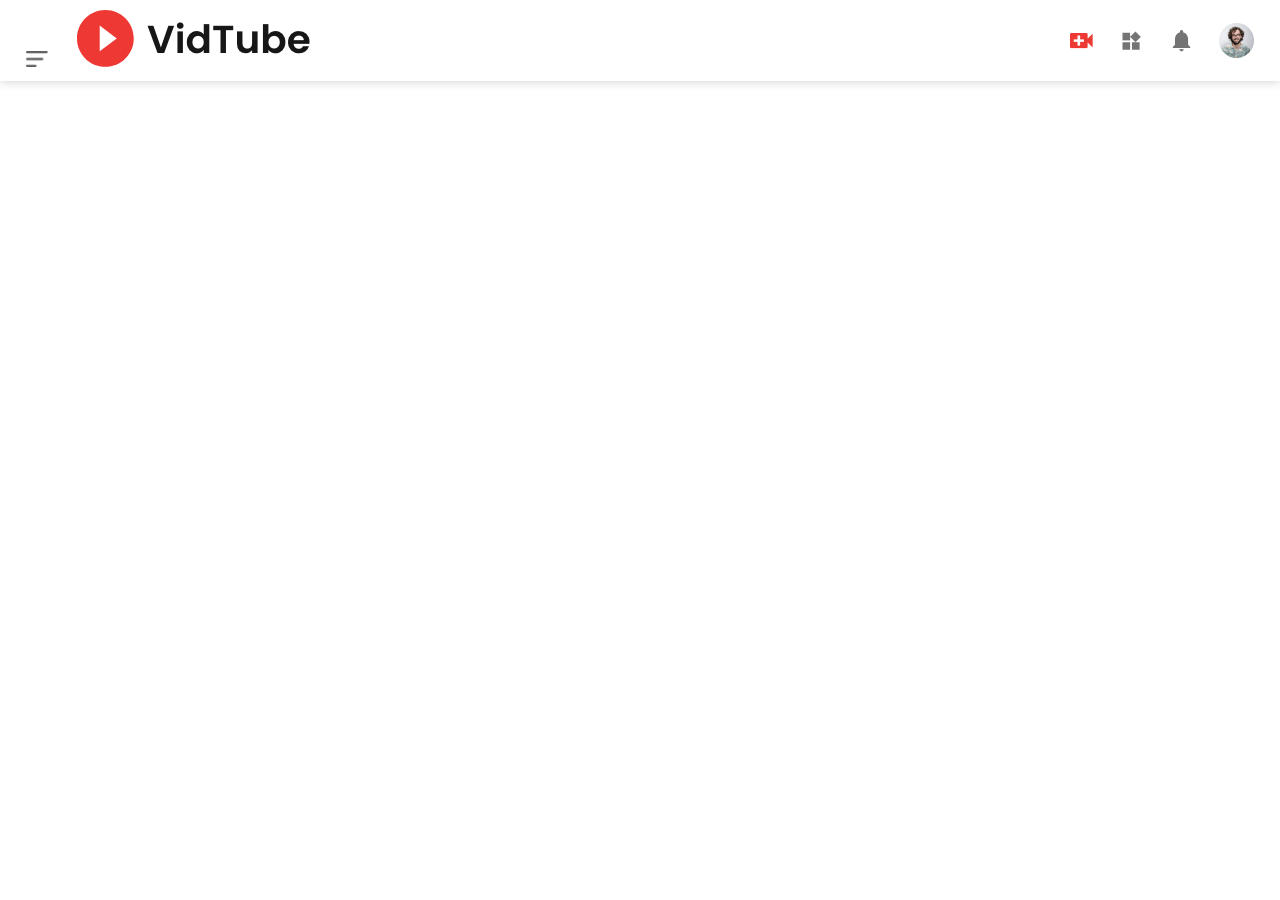
==== index.html @ 5aa34b32 "Started navbar done" ====
<!DOCTYPE html>
<html lang="en">
<head>
    <meta charset="UTF-8">
    <meta name="viewport" content="width=device-width, initial-scale=1.0">
    <title>VID TUBE</title>
    <link rel="stylesheet" href="css/style.css">
    <link rel="shortcut icon" href="ico/youtube-video-social-media-play_icon-icons.com_59108.ico" type="image/x-icon">
</head>
<body>
    <nav class="flex-div">
        <div class="nav-left">
            <img src="images/menu.png" alt="menu" class="menu-icon">
            <img src="images/logo.png" alt="logo" class="logo">
        </div>
        <div class="nav-middle"></div>
        <div class="nav-right flex-div">
            <img src="images/upload.png" alt="logo">
            <img src="images/more.png" alt="logo">
            <img src="images/notification.png" alt="logo">
            <img src="images/Jack.png" alt="logo" class="usericon">
        </div>
    </nav>

    <script src="js/main.js"></script>
</body>
</html>
---- css/style.css ----
*{
    margin: 0;
    padding: 0;
    font-family: 'Segoe UI', Tahoma, Geneva, Verdana, sans-serif;
    box-sizing: border-box;
}
a{
    text-decoration: none;
    color:#5a5a5a;
}
img{
    cursor: pointer;
}
.flex-div{
    display: flex;
    align-items: center;
}
nav{
    padding: 10px 2%;
    justify-content: space-between;
    box-shadow: 0 0 10px rgba(0,0,0,0.2);
    background: #fff;
    position: static;
    top: 0;
    z-index: 10;
}
.nav-right img{
    width: 25px;
    margin-right: 25px;
}
.nav-right .usericon{
    width: 35px;
    border-radius: 50%;
    margin-right: 0;
}
.nav-left .menu-icon{
    width: 22px;
    margin-right: 25px;
    
}
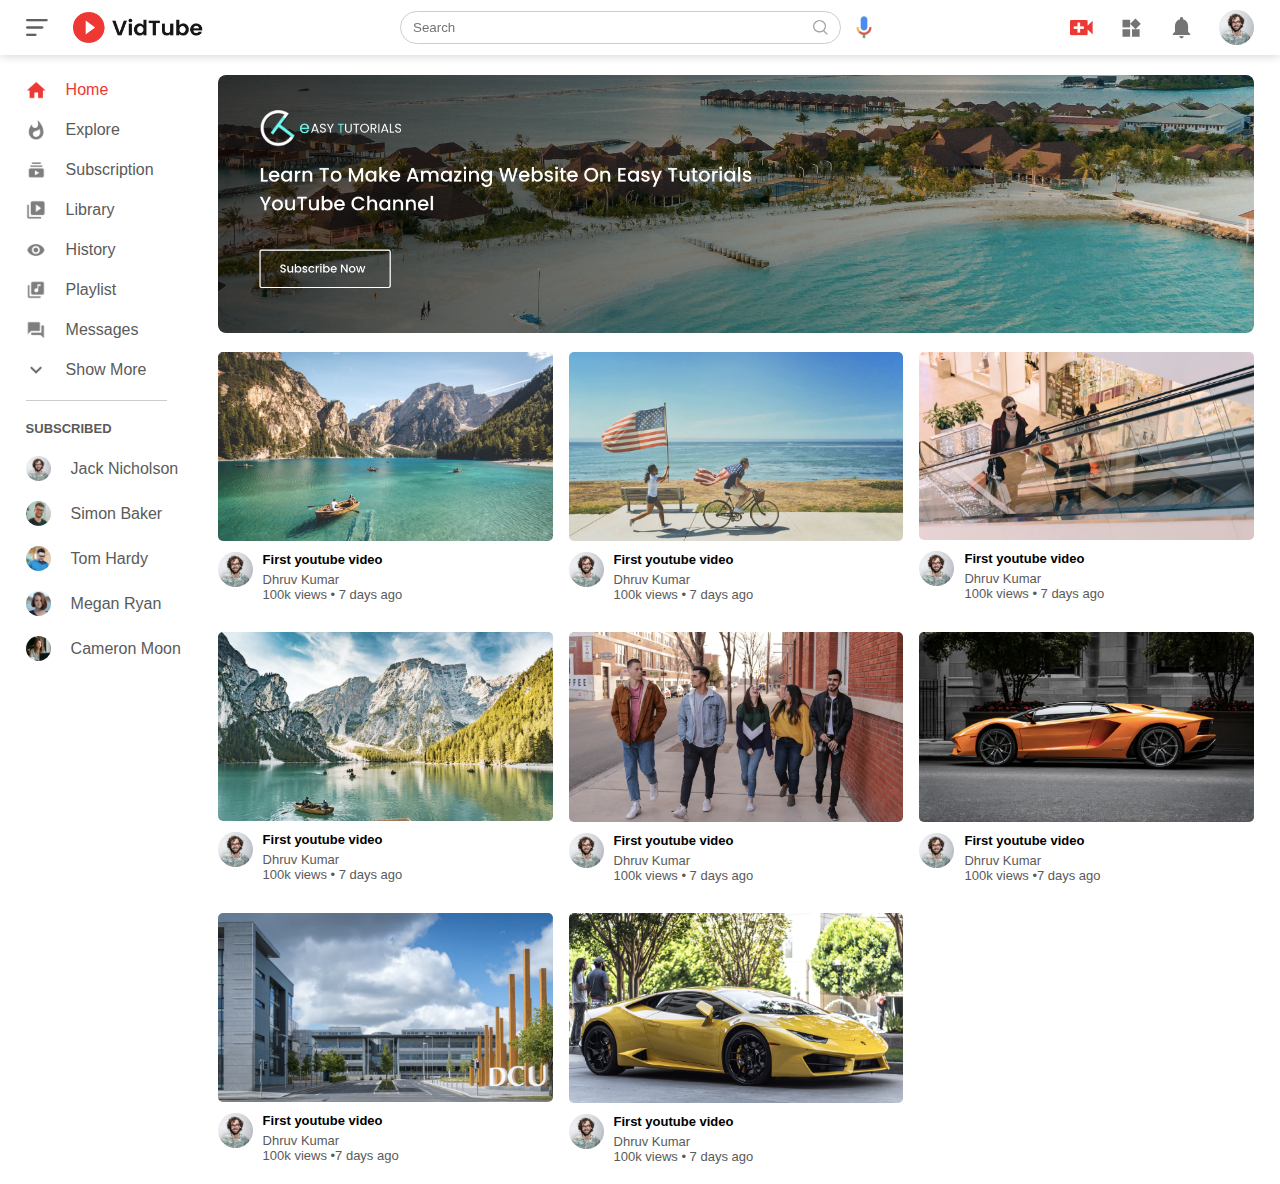
==== commit 8f49ae68: "sidebar and video template done" ====
--- a/index.html
+++ b/index.html
@@ -9,11 +9,17 @@
 </head>
 <body>
     <nav class="flex-div">
-        <div class="nav-left">
+        <div class="nav-left flex-div" >
             <img src="images/menu.png" alt="menu" class="menu-icon">
             <img src="images/logo.png" alt="logo" class="logo">
         </div>
-        <div class="nav-middle"></div>
+        <div class="nav-middle flex-div">
+            <div class="search-box flex-div">
+                <input type="text" placeholder="Search">
+                <img src="images/search.png" alt="search" >
+            </div>
+            <img src="images/voice-search.png" class="mic-icon" alt="voice">
+        </div>
         <div class="nav-right flex-div">
             <img src="images/upload.png" alt="logo">
             <img src="images/more.png" alt="logo">
@@ -21,6 +27,121 @@
             <img src="images/Jack.png" alt="logo" class="usericon">
         </div>
     </nav>
+    <!-- ------------------sidebar -------------- -->
+    <div class="sidebar">
+        <div class="shortcut-links">
+            <a href=""><img src="images/home.png" alt=""><p>Home</p></a>
+            <a href=""><img src="images/explore.png" alt=""><p>Explore</p></a>
+            <a href=""><img src="images/subscriprion.png" alt=""><p>Subscription</p></a>
+            <a href=""><img src="images/library.png" alt=""><p>Library</p></a>
+            <a href=""><img src="images/history.png" alt=""><p>History</p></a>
+            <a href=""><img src="images/playlist.png" alt=""><p>Playlist</p></a>
+            <a href=""><img src="images/messages.png" alt=""><p>Messages</p></a>
+            <a href=""><img src="images/show-more.png" alt=""><p>Show More</p></a>
+            <hr>
+        </div>
+        <div class="subscribed-list">
+            <h3>SUBSCRIBED</h3>
+            <a href=""><img src="images/Jack.png" alt=""><p>Jack Nicholson</p></a>
+            <a href=""><img src="images/simon.png" alt=""><p>Simon Baker</p></a>
+            <a href=""><img src="images/tom.png" alt=""><p>Tom Hardy</p></a>
+            <a href=""><img src="images/megan.png" alt=""><p>Megan Ryan</p></a>
+            <a href=""><img src="images/cameron.png" alt=""><p>Cameron Moon</p></a>
+        </div>
+    </div>
+<!-- --------------main ------------------ -->
+    <div class="container">
+        <div class="banner">
+            <img src="images/banner.png" alt="banner">
+        </div>
+        <div class="list-container">
+            <div class="vid-list">
+                <a href=""><img src="images/thumbnail1.png" alt="" class="thumbnail"> </a>
+                <div class="flex-div">
+                    <img src="images/Jack.png" alt="">
+                    <div class="vid-info">
+                        <a href=""> First youtube video </a>
+                        <p>Dhruv Kumar</p>
+                        <p>100k views &bull; 7 days ago </p>
+                    </div>
+                </div>
+            </div>
+            <div class="vid-list">
+                <a href=""><img src="images/thumbnail2.png" alt="" class="thumbnail"> </a>
+                <div class="flex-div">
+                    <img src="images/Jack.png" alt="">
+                    <div class="vid-info">
+                        <a href=""> First youtube video </a>
+                        <p>Dhruv Kumar</p>
+                        <p>100k views &bull; 7 days ago </p>
+                    </div>
+                </div>
+            </div> <div class="vid-list">
+                <a href=""><img src="images/thumbnail3.png" alt="" class="thumbnail"> </a>
+                <div class="flex-div">
+                    <img src="images/Jack.png" alt="">
+                    <div class="vid-info">
+                        <a href=""> First youtube video </a>
+                        <p>Dhruv Kumar</p>
+                        <p>100k views  &bull; 7 days ago </p>
+                    </div>
+                </div>
+            </div> <div class="vid-list">
+                <a href=""><img src="images/thumbnail4.png" alt="" class="thumbnail"> </a>
+                <div class="flex-div">
+                    <img src="images/Jack.png" alt="">
+                    <div class="vid-info">
+                        <a href=""> First youtube video </a>
+                        <p>Dhruv Kumar</p>
+                        <p>100k views &bull; 7 days ago </p>
+                    </div>
+                </div>
+            </div> <div class="vid-list">
+                <a href=""><img src="images/thumbnail5.png" alt="" class="thumbnail"> </a>
+                <div class="flex-div">
+                    <img src="images/Jack.png" alt="">
+                    <div class="vid-info">
+                        <a href=""> First youtube video </a>
+                        <p>Dhruv Kumar</p>
+                        <p>100k views  &bull; 7 days ago </p>
+                    </div>
+                </div>
+            </div> <div class="vid-list">
+                <a href=""><img src="images/thumbnail6.png" alt="" class="thumbnail"> </a>
+                <div class="flex-div">
+                    <img src="images/Jack.png" alt="">
+                    <div class="vid-info">
+                        <a href=""> First youtube video </a>
+                        <p>Dhruv Kumar</p>
+                        <p>100k views  &bull;7 days ago </p>
+                    </div>
+                </div>
+            </div> 
+            <div class="vid-list">
+                <a href=""><img src="images/thumbnail7.png" alt="" class="thumbnail"> </a>
+                <div class="flex-div">
+                    <img src="images/Jack.png" alt="">
+                    <div class="vid-info">
+                        <a href=""> First youtube video </a>
+                        <p>Dhruv Kumar</p>
+                        <p>100k views  &bull;7 days ago </p>
+                    </div>
+                </div>
+            </div>
+            <div class="vid-list">
+                <a href=""><img src="images/thumbnail8.png" alt="" class="thumbnail"> </a>
+                <div class="flex-div">
+                    <img src="images/Jack.png" alt="">
+                    <div class="vid-info">
+                        <a href=""> First youtube video </a>
+                        <p>Dhruv Kumar</p>
+                        <p>100k views  &bull; 7 days ago </p>
+                    </div>
+                </div>
+            </div>
+
+        </div>
+    </div>
 
     <script src="js/main.js"></script>
 </body>
--- a/css/style.css
+++ b/css/style.css
@@ -20,7 +20,7 @@
     justify-content: space-between;
     box-shadow: 0 0 10px rgba(0,0,0,0.2);
     background: #fff;
-    position: static;
+    position: sticky;
     top: 0;
     z-index: 10;
 }
@@ -38,3 +38,143 @@
     margin-right: 25px;
     
 }
+.nav-left .logo{
+   width: 130px;
+}
+.nav-middle .mic-icon{
+    width: 16px;
+    
+}
+.nav-middle .search-box{
+    border: 1px solid #ccc;
+    margin-right: 15px;
+    padding: 8px 12px;
+    border-radius: 25px;
+}
+.nav-middle .search-box input{
+    width: 400px;
+    border: 0;
+    outline: 0;
+    background: transparent;
+}
+.nav-middle .search-box img{
+    width: 15px;
+}
+/* sidebar------------------------- */
+
+.sidebar{
+    background: #fff;
+    width: 15%;
+    height: 100vh;
+    position: fixed;
+    top:0;
+    padding-left: 2%;
+    padding-top: 80px;
+}
+.shortcut-links a img {
+    width: 20px;
+    margin-right: 20px;
+}
+
+.shortcut-links a {
+    display: flex;
+    align-items: center;
+    margin-bottom: 20px;
+    width: fit-content;
+    flex-wrap: wrap;
+}
+.shortcut-links a:first-child{
+    color: #ed3833;
+
+}
+.sidebar hr{
+    border: 0;
+    height: 1px;
+    background: #ccc;
+    width: 85%;
+}
+.subscribed-list h3{
+    font-size: 13px;
+    margin: 20px 0;
+    color: #5a5a5a;
+
+}
+.subscribed-list a{
+    display: flex;
+    align-items: center;
+    margin-bottom: 20px;
+    width: fit-content;
+    flex-wrap: wrap;
+
+}
+.subscribed-list a img{
+    width: 25px;
+    border-radius: 50%;
+    margin-right: 20px;
+}
+.small-sidebar{
+    width: 5%;
+}
+.small-sidebar a p{
+    display: none;
+}
+.small-sidebar h3{
+  display: none;
+}
+.small-sidebar hr{
+    width: 50%;
+    margin-bottom: 25px;
+}
+/* ----main ---- */
+
+.container{
+    background: #fff;
+    padding-left: 17%;
+    padding-right: 2%;
+    padding-top: 20px;
+    padding-bottom: 20px;
+}
+.large-container{
+    padding-left: 7%;
+    
+}
+.banner{
+    width: 100%;
+}
+.banner img{
+    width: 100%;
+    border-radius: 8px;
+}
+.list-container{
+    display: grid;
+    grid-template-columns: repeat(auto-fit,minmax(250px,1fr));
+    grid-column-gap: 16px;
+    grid-row-gap: 30px;
+    margin-top: 15px;
+
+}
+.vid-list .thumbnail{
+    width: 100%;
+    border-radius: 5px;
+
+}
+.vid-list .flex-div{
+    align-items: flex-start;
+    margin-top: 7px;
+}
+.vid-list .flex-div img{
+    width: 35px;
+    margin-right: 10px;
+    border-radius: 50%;  
+}
+.vid-info{
+    color: #5a5a5a;
+    font-size: 13px;
+
+}
+.vid-info a{
+    color: #000;
+    font-weight: 600;
+    display: block;
+    margin-bottom: 5px;
+}